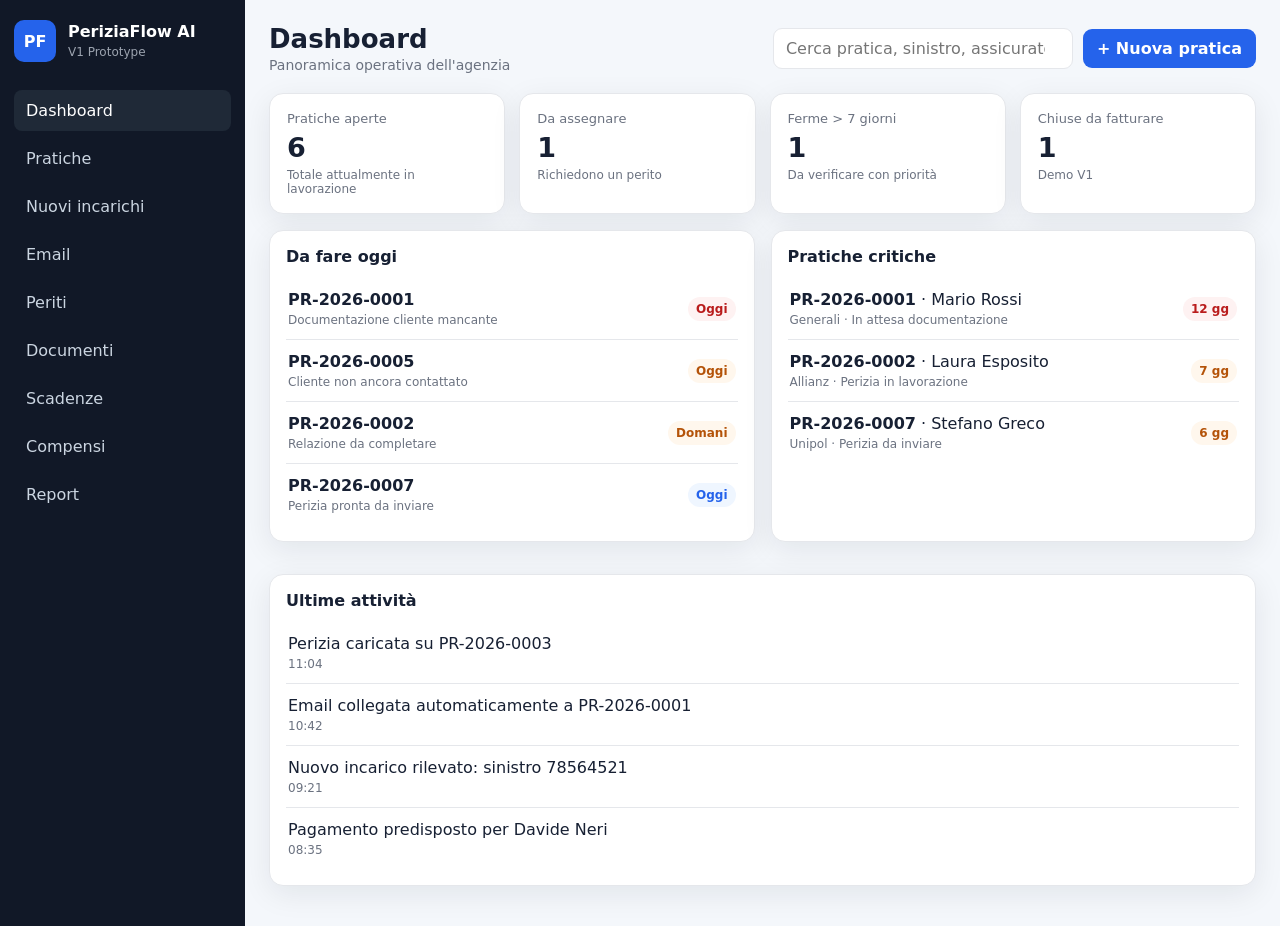
==== demo/index.html @ a90a6a13 "Upload sito PeriziaFlow AI" ====
<!DOCTYPE html>
<html lang="it">
<head>
  <meta charset="UTF-8" />
  <meta name="viewport" content="width=device-width, initial-scale=1.0" />
  <title>PeriziaFlow AI - V1</title>
  <link rel="stylesheet" href="styles.css" />
</head>
<body>
  <div class="app">
    <aside class="sidebar">
      <div class="brand">
        <div class="brand-mark">PF</div>
        <div>
          <h1>PeriziaFlow AI</h1>
          <span>V1 Prototype</span>
        </div>
      </div>

      <nav id="nav">
        <button class="nav-item active" data-view="dashboard">Dashboard</button>
        <button class="nav-item" data-view="pratiche">Pratiche</button>
        <button class="nav-item" data-view="incarichi">Nuovi incarichi</button>
        <button class="nav-item" data-view="email">Email</button>
        <button class="nav-item" data-view="periti">Periti</button>
        <button class="nav-item" data-view="documenti">Documenti</button>
        <button class="nav-item" data-view="scadenze">Scadenze</button>
        <button class="nav-item" data-view="compensi">Compensi</button>
        <button class="nav-item" data-view="report">Report</button>
      </nav>
    </aside>

    <main class="main">
      <header class="topbar">
        <div>
          <h2 id="pageTitle">Dashboard</h2>
          <p id="pageSubtitle">Panoramica operativa dell'agenzia</p>
        </div>
        <div class="top-actions">
          <input id="globalSearch" type="search" placeholder="Cerca pratica, sinistro, assicurato..." />
          <button class="primary" id="newCaseBtn">+ Nuova pratica</button>
        </div>
      </header>

      <section id="dashboard" class="view active">
        <div class="cards" id="kpiCards"></div>

        <div class="grid two">
          <div class="panel">
            <div class="panel-head">
              <h3>Da fare oggi</h3>
            </div>
            <div id="todoList"></div>
          </div>

          <div class="panel">
            <div class="panel-head">
              <h3>Pratiche critiche</h3>
            </div>
            <div id="criticalCases"></div>
          </div>
        </div>

        <div class="panel">
          <div class="panel-head">
            <h3>Ultime attività</h3>
          </div>
          <div id="activityFeed"></div>
        </div>
      </section>

      <section id="pratiche" class="view">
        <div class="panel">
          <div class="toolbar">
            <select id="filterCompany">
              <option value="">Tutte le compagnie</option>
            </select>
            <select id="filterStatus">
              <option value="">Tutti gli stati</option>
            </select>
            <select id="filterExpert">
              <option value="">Tutti i periti</option>
            </select>
            <button id="resetFilters">Azzera filtri</button>
          </div>

          <div class="table-wrap">
            <table>
              <thead>
                <tr>
                  <th>Pratica</th>
                  <th>Sinistro</th>
                  <th>Compagnia</th>
                  <th>Assicurato</th>
                  <th>Tipo</th>
                  <th>Perito</th>
                  <th>Stato</th>
                  <th>Giorni</th>
                  <th></th>
                </tr>
              </thead>
              <tbody id="casesTable"></tbody>
            </table>
          </div>
        </div>
      </section>

      <section id="incarichi" class="view">
        <div class="panel">
          <div class="panel-head">
            <h3>Inbox incarichi</h3>
            <span class="badge">AI extraction demo</span>
          </div>
          <div id="assignmentsList"></div>
        </div>
      </section>

      <section id="email" class="view">
        <div class="panel">
          <div class="panel-head">
            <h3>Email classificate</h3>
          </div>
          <div id="emailList"></div>
        </div>
      </section>

      <section id="periti" class="view">
        <div class="panel">
          <div class="panel-head">
            <h3>Anagrafica periti</h3>
          </div>
          <div class="table-wrap">
            <table>
              <thead>
                <tr>
                  <th>Perito</th>
                  <th>Zona</th>
                  <th>Specializzazione</th>
                  <th>Pratiche aperte</th>
                  <th>Tempo medio</th>
                  <th>Disponibilità</th>
                </tr>
              </thead>
              <tbody id="expertsTable"></tbody>
            </table>
          </div>
        </div>
      </section>

      <section id="documenti" class="view">
        <div class="panel">
          <div class="panel-head">
            <h3>Documenti recenti</h3>
          </div>
          <div id="documentsList"></div>
        </div>
      </section>

      <section id="scadenze" class="view">
        <div class="panel">
          <div class="panel-head">
            <h3>Scadenze e solleciti</h3>
          </div>
          <div id="deadlinesList"></div>
        </div>
      </section>

      <section id="compensi" class="view">
        <div class="cards" id="financeCards"></div>
        <div class="panel">
          <div class="panel-head">
            <h3>Compensi fiduciari</h3>
          </div>
          <div class="table-wrap">
            <table>
              <thead>
                <tr>
                  <th>Perito</th>
                  <th>Pratiche</th>
                  <th>Importo</th>
                  <th>Fattura</th>
                  <th>Scadenza</th>
                  <th>Stato</th>
                </tr>
              </thead>
              <tbody id="paymentsTable"></tbody>
            </table>
          </div>
        </div>
      </section>

      <section id="report" class="view">
        <div class="cards" id="reportCards"></div>
        <div class="grid two">
          <div class="panel">
            <div class="panel-head"><h3>Pratiche per compagnia</h3></div>
            <div id="companyBars"></div>
          </div>
          <div class="panel">
            <div class="panel-head"><h3>Pratiche per stato</h3></div>
            <div id="statusBars"></div>
          </div>
        </div>
      </section>
    </main>
  </div>

  <dialog id="caseDialog">
    <form method="dialog" class="modal">
      <div class="panel-head">
        <h3 id="caseModalTitle">Dettaglio pratica</h3>
        <button class="icon-btn">✕</button>
      </div>
      <div id="caseModalBody"></div>
    </form>
  </dialog>

  <dialog id="newCaseDialog">
    <form method="dialog" class="modal" id="newCaseForm">
      <div class="panel-head">
        <h3>Nuova pratica</h3>
        <button class="icon-btn">✕</button>
      </div>
      <div class="form-grid">
        <label>Numero sinistro<input name="claim" required></label>
        <label>Compagnia<input name="company" required></label>
        <label>Assicurato<input name="insured" required></label>
        <label>Tipologia<input name="type" required></label>
        <label>Perito<input name="expert"></label>
        <label>Stato
          <select name="status">
            <option>Da assegnare</option>
            <option>Assegnata</option>
            <option>Cliente da contattare</option>
            <option>In attesa documentazione</option>
          </select>
        </label>
      </div>
      <div class="modal-actions">
        <button value="cancel">Annulla</button>
        <button value="default" class="primary" id="saveNewCase">Salva pratica</button>
      </div>
    </form>
  </dialog>

  <script src="app.js"></script>
</body>
</html>
---- demo/styles.css ----
:root {
  --bg: #f4f7fb;
  --panel: #ffffff;
  --text: #172033;
  --muted: #6b7280;
  --border: #e5e7eb;
  --accent: #2563eb;
  --accent-soft: #eff6ff;
  --success: #15803d;
  --warn: #b45309;
  --danger: #b91c1c;
  --shadow: 0 8px 30px rgba(15, 23, 42, .08);
}

* { box-sizing: border-box; }
body {
  margin: 0;
  font-family: Inter, ui-sans-serif, system-ui, -apple-system, BlinkMacSystemFont, "Segoe UI", sans-serif;
  background: var(--bg);
  color: var(--text);
}
button, input, select { font: inherit; }
button { cursor: pointer; }

.app { display: grid; grid-template-columns: 245px 1fr; min-height: 100vh; }
.sidebar {
  background: #111827;
  color: white;
  padding: 20px 14px;
}
.brand { display: flex; gap: 12px; align-items: center; margin-bottom: 28px; }
.brand-mark {
  width: 42px; height: 42px; border-radius: 10px;
  display: grid; place-items: center;
  background: #2563eb; font-weight: 800;
}
.brand h1 { font-size: 16px; margin: 0; }
.brand span { color: #9ca3af; font-size: 12px; }

nav { display: grid; gap: 7px; }
.nav-item {
  border: 0;
  background: transparent;
  color: #cbd5e1;
  text-align: left;
  padding: 11px 12px;
  border-radius: 8px;
}
.nav-item:hover, .nav-item.active {
  background: #1f2937;
  color: white;
}

.main { padding: 24px; overflow-x: hidden; }
.topbar {
  display: flex; justify-content: space-between; align-items: center;
  gap: 20px; margin-bottom: 20px;
}
.topbar h2 { margin: 0 0 3px; font-size: 26px; }
.topbar p { margin: 0; color: var(--muted); font-size: 14px; }
.top-actions { display: flex; gap: 10px; align-items: center; }
.top-actions input {
  width: 300px; padding: 10px 12px; border: 1px solid var(--border);
  border-radius: 9px; background: white;
}
.primary {
  border: 0; background: var(--accent); color: white;
  padding: 10px 14px; border-radius: 9px; font-weight: 700;
}
.view { display: none; }
.view.active { display: block; }

.cards {
  display: grid;
  grid-template-columns: repeat(4, minmax(0, 1fr));
  gap: 14px;
  margin-bottom: 16px;
}
.card {
  background: var(--panel);
  border: 1px solid var(--border);
  border-radius: 14px;
  padding: 17px;
  box-shadow: var(--shadow);
}
.card .label { color: var(--muted); font-size: 13px; }
.card .value { font-size: 27px; font-weight: 800; margin-top: 6px; }
.card .sub { margin-top: 5px; color: var(--muted); font-size: 12px; }

.grid.two { display: grid; grid-template-columns: 1fr 1fr; gap: 16px; margin-bottom: 16px; }
.panel {
  background: var(--panel);
  border: 1px solid var(--border);
  border-radius: 14px;
  padding: 16px;
  box-shadow: var(--shadow);
  margin-bottom: 16px;
}
.panel-head { display: flex; justify-content: space-between; align-items: center; margin-bottom: 12px; }
.panel h3 { margin: 0; font-size: 16px; }
.badge {
  background: var(--accent-soft); color: var(--accent);
  padding: 4px 8px; border-radius: 999px; font-size: 12px; font-weight: 700;
}

.list-row {
  display: grid;
  grid-template-columns: 1fr auto;
  gap: 12px;
  align-items: center;
  padding: 12px 2px;
  border-bottom: 1px solid var(--border);
}
.list-row:last-child { border-bottom: 0; }
.meta { color: var(--muted); font-size: 12px; margin-top: 4px; }
.status {
  padding: 5px 8px; border-radius: 999px; font-size: 12px; font-weight: 700;
  display: inline-block; white-space: nowrap;
}
.status.green { color: var(--success); background: #ecfdf5; }
.status.orange { color: var(--warn); background: #fff7ed; }
.status.red { color: var(--danger); background: #fef2f2; }
.status.blue { color: var(--accent); background: #eff6ff; }
.status.gray { color: #4b5563; background: #f3f4f6; }

.toolbar { display: flex; gap: 10px; margin-bottom: 12px; flex-wrap: wrap; }
.toolbar select, .toolbar button {
  border: 1px solid var(--border); background: white;
  padding: 9px 10px; border-radius: 8px;
}
.table-wrap { overflow: auto; }
table { width: 100%; border-collapse: collapse; font-size: 13px; }
th, td { padding: 11px 9px; border-bottom: 1px solid var(--border); text-align: left; }
th { color: var(--muted); font-weight: 700; background: #fafafa; position: sticky; top: 0; }
tr:hover td { background: #fcfcfd; }
.link-btn {
  border: 0; background: transparent; color: var(--accent); font-weight: 700; padding: 0;
}
.icon-btn { border: 0; background: transparent; font-size: 18px; }

.assignment {
  border: 1px solid var(--border); border-radius: 12px;
  padding: 14px; margin-bottom: 12px;
}
.assignment-grid {
  display: grid; grid-template-columns: repeat(4, 1fr);
  gap: 12px; margin: 12px 0;
}
.assignment-grid div span { display: block; color: var(--muted); font-size: 11px; margin-bottom: 3px; }
.assignment-actions { display: flex; gap: 8px; }
.secondary {
  border: 1px solid var(--border); background: white;
  padding: 9px 12px; border-radius: 8px;
}

.progress {
  height: 10px; background: #eef2f7; border-radius: 999px; overflow: hidden; margin-top: 5px;
}
.progress > div { height: 100%; background: var(--accent); border-radius: inherit; }
.bar-row { margin-bottom: 14px; }
.bar-row .line { display: flex; justify-content: space-between; font-size: 13px; }

dialog {
  border: 0; border-radius: 16px; width: min(760px, 92vw);
  box-shadow: 0 20px 60px rgba(0,0,0,.25);
}
dialog::backdrop { background: rgba(15, 23, 42, .55); }
.modal { padding: 4px; }
.detail-grid, .form-grid {
  display: grid; grid-template-columns: 1fr 1fr; gap: 12px;
}
.detail-box {
  border: 1px solid var(--border); border-radius: 10px; padding: 11px;
}
.detail-box span { display: block; color: var(--muted); font-size: 11px; margin-bottom: 4px; }
.form-grid label { color: var(--muted); font-size: 12px; }
.form-grid input, .form-grid select {
  display: block; width: 100%; margin-top: 5px;
  border: 1px solid var(--border); border-radius: 8px; padding: 9px;
}
.modal-actions { display: flex; justify-content: flex-end; gap: 10px; margin-top: 18px; }
.modal-actions button { padding: 9px 12px; border-radius: 8px; border: 1px solid var(--border); }

@media (max-width: 1000px) {
  .app { grid-template-columns: 84px 1fr; }
  .brand h1, .brand span, .nav-item { font-size: 0; }
  .nav-item::first-letter { font-size: 14px; }
  .cards { grid-template-columns: 1fr 1fr; }
  .grid.two { grid-template-columns: 1fr; }
  .topbar { align-items: flex-start; flex-direction: column; }
  .top-actions { width: 100%; }
  .top-actions input { flex: 1; width: auto; }
}
@media (max-width: 680px) {
  .app { display: block; }
  .sidebar { position: static; }
  .brand { margin-bottom: 12px; }
  nav { grid-template-columns: repeat(3, 1fr); }
  .nav-item { font-size: 12px; text-align: center; }
  .brand h1 { font-size: 16px; }
  .brand span { font-size: 12px; }
  .main { padding: 14px; }
  .cards { grid-template-columns: 1fr; }
  .top-actions { flex-direction: column; align-items: stretch; }
  .assignment-grid, .detail-grid, .form-grid { grid-template-columns: 1fr; }
}


.case-tabs {
  display: grid;
  grid-template-columns: 1fr;
  gap: 14px;
  margin-top: 16px;
}
.section-card {
  border: 1px solid var(--border);
  border-radius: 12px;
  padding: 14px;
  background: #fafcff;
}
.section-head {
  display: flex;
  justify-content: space-between;
  gap: 12px;
  align-items: center;
  margin-bottom: 10px;
}
.section-head h4 {
  margin: 0 0 3px;
  font-size: 15px;
}
.docs-list {
  border-top: 1px solid var(--border);
}
.doc-item {
  display: grid;
  grid-template-columns: 1fr auto;
  gap: 10px;
  align-items: center;
  padding: 10px 0;
  border-bottom: 1px solid var(--border);
}
.upload-row {
  display: flex;
  gap: 10px;
  align-items: center;
  margin-top: 12px;
  flex-wrap: wrap;
}
.upload-row input[type="file"] {
  flex: 1;
  min-width: 220px;
  border: 1px dashed var(--border);
  padding: 9px;
  border-radius: 8px;
  background: white;
}
.empty-state {
  color: var(--muted);
  font-size: 13px;
  padding: 12px 0;
}

.back-strip {
  display: flex;
  justify-content: flex-start;
  margin-bottom: 14px;
}
.row-actions {
  display: flex;
  align-items: center;
  gap: 10px;
}

.quick-actions{display:flex;flex-wrap:wrap;gap:8px;margin-bottom:16px;padding-bottom:14px;border-bottom:1px solid var(--border)}
.action-btn{border:1px solid var(--border);background:white;color:var(--text);padding:9px 11px;border-radius:9px;font-weight:700}
.action-btn:hover{background:var(--accent-soft);border-color:#bfdbfe;color:var(--accent)}
.notes-list{border-top:1px solid var(--border)}
.note-item{padding:10px 0;border-bottom:1px solid var(--border);line-height:1.45}
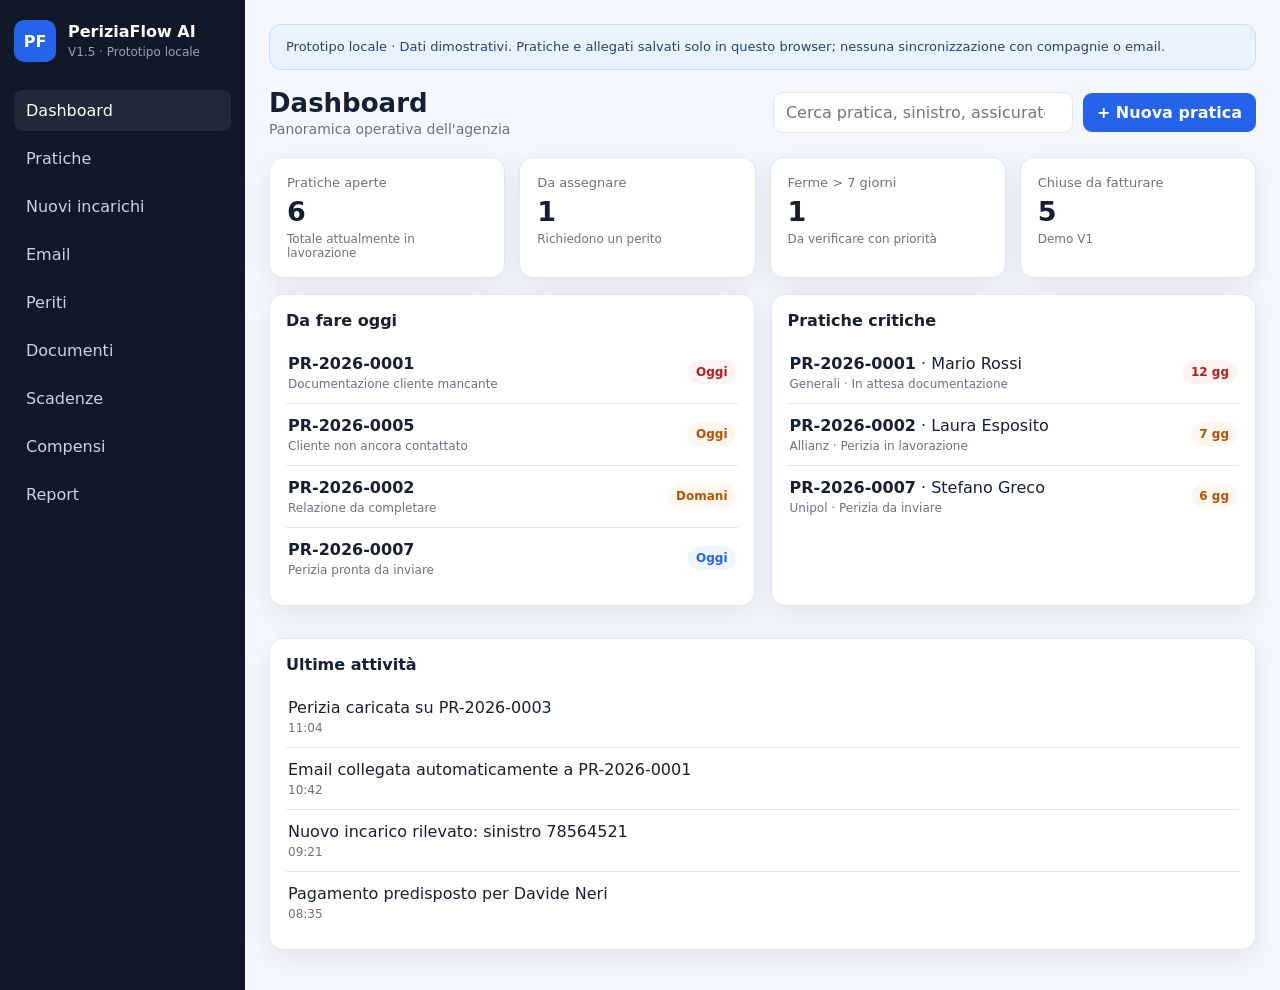
==== commit 6d1345bb: "Aggiornamento demo V1.5: fascicoli e liquidazioni" ====
--- a/demo/index.html
+++ b/demo/index.html
@@ -3,7 +3,7 @@
 <head>
   <meta charset="UTF-8" />
   <meta name="viewport" content="width=device-width, initial-scale=1.0" />
-  <title>PeriziaFlow AI - V1</title>
+  <title>PeriziaFlow AI - V1.5</title>
   <link rel="stylesheet" href="styles.css" />
 </head>
 <body>
@@ -13,7 +13,7 @@
         <div class="brand-mark">PF</div>
         <div>
           <h1>PeriziaFlow AI</h1>
-          <span>V1 Prototype</span>
+          <span>V1.5 · Prototipo locale</span>
         </div>
       </div>
 
@@ -150,7 +150,7 @@
       <section id="documenti" class="view">
         <div class="panel">
           <div class="panel-head">
-            <h3>Documenti recenti</h3>
+            <h3>Fascicoli per sinistro</h3>
           </div>
           <div id="documentsList"></div>
         </div>
@@ -244,5 +244,6 @@
   </dialog>
 
   <script src="app.js"></script>
+  <script src="v5.js"></script>
 </body>
 </html>
--- a/demo/styles.css
+++ b/demo/styles.css
@@ -278,3 +278,5 @@
 .action-btn:hover{background:var(--accent-soft);border-color:#bfdbfe;color:var(--accent)}
 .notes-list{border-top:1px solid var(--border)}
 .note-item{padding:10px 0;border-bottom:1px solid var(--border);line-height:1.45}
+.prototype-notice{background:#eaf2ff;color:#25446d;border:1px solid #c9dcf4;padding:12px 16px;border-radius:12px;margin-bottom:18px;font-size:13px;line-height:1.5}
+.folder-grid{display:grid;grid-template-columns:repeat(auto-fit,minmax(220px,1fr));gap:12px;margin:18px 0}.folder-card{display:flex;flex-direction:column;gap:9px;text-align:left;padding:18px;background:#f8faff;border:1px solid #dbe4ee;border-radius:12px;color:#172033;cursor:pointer}.folder-card:hover,.folder-card.selected{border-color:#2563eb;background:#eff6ff}.folder-card span,.folder-card small{color:#536277}.toolbar label,.upload-row label{display:flex;flex-direction:column;gap:6px;font-size:13px}.report-filters{flex-wrap:wrap}.upload-row{flex-wrap:wrap;align-items:end}.error{color:#b91c1c}.back-strip{display:flex;gap:10px;margin:12px 0}#editDialog{width:min(920px,94vw);max-height:90vh;overflow:auto}#reportNotice{font-size:13px;color:#536277}.modal input,.modal select{width:100%;box-sizing:border-box}button:disabled{opacity:.5;cursor:wait}
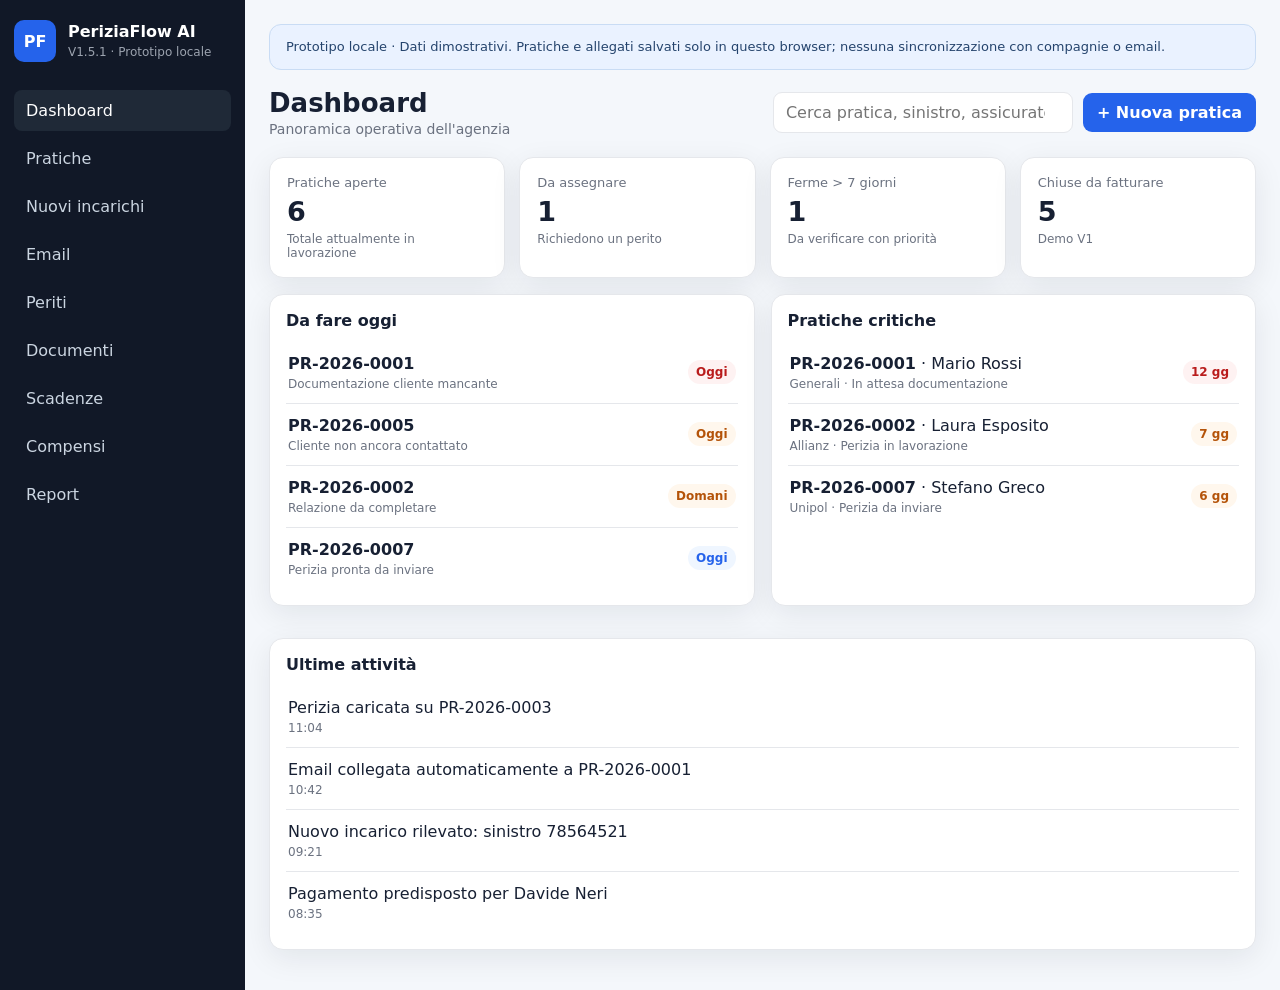
==== commit 5364573c: "aggiornamento v6" ====
--- a/demo/index.html
+++ b/demo/index.html
@@ -3,8 +3,8 @@
 <head>
   <meta charset="UTF-8" />
   <meta name="viewport" content="width=device-width, initial-scale=1.0" />
-  <title>PeriziaFlow AI - V1.5</title>
-  <link rel="stylesheet" href="styles.css" />
+  <title>PeriziaFlow AI - V1.5.1</title>
+  <link rel="stylesheet" href="styles.css?v=6" />
 </head>
 <body>
   <div class="app">
@@ -13,7 +13,7 @@
         <div class="brand-mark">PF</div>
         <div>
           <h1>PeriziaFlow AI</h1>
-          <span>V1.5 · Prototipo locale</span>
+          <span>V1.5.1 · Prototipo locale</span>
         </div>
       </div>
 
@@ -243,7 +243,7 @@
     </form>
   </dialog>
 
-  <script src="app.js"></script>
-  <script src="v5.js"></script>
+  <script src="app.js?v=6"></script>
+  <script src="v5.js?v=6"></script>
 </body>
 </html>
--- a/demo/styles.css
+++ b/demo/styles.css
@@ -280,3 +280,5 @@
 .note-item{padding:10px 0;border-bottom:1px solid var(--border);line-height:1.45}
 .prototype-notice{background:#eaf2ff;color:#25446d;border:1px solid #c9dcf4;padding:12px 16px;border-radius:12px;margin-bottom:18px;font-size:13px;line-height:1.5}
 .folder-grid{display:grid;grid-template-columns:repeat(auto-fit,minmax(220px,1fr));gap:12px;margin:18px 0}.folder-card{display:flex;flex-direction:column;gap:9px;text-align:left;padding:18px;background:#f8faff;border:1px solid #dbe4ee;border-radius:12px;color:#172033;cursor:pointer}.folder-card:hover,.folder-card.selected{border-color:#2563eb;background:#eff6ff}.folder-card span,.folder-card small{color:#536277}.toolbar label,.upload-row label{display:flex;flex-direction:column;gap:6px;font-size:13px}.report-filters{flex-wrap:wrap}.upload-row{flex-wrap:wrap;align-items:end}.error{color:#b91c1c}.back-strip{display:flex;gap:10px;margin:12px 0}#editDialog{width:min(920px,94vw);max-height:90vh;overflow:auto}#reportNotice{font-size:13px;color:#536277}.modal input,.modal select{width:100%;box-sizing:border-box}button:disabled{opacity:.5;cursor:wait}
+
+.danger-btn{background:#fff1f2;color:#b42335;border:1px solid #fecdd3;border-radius:8px;padding:8px 12px;cursor:pointer;font-weight:600}.danger-btn:hover{background:#ffe4e6}.doc-item .danger-btn{margin-left:8px}
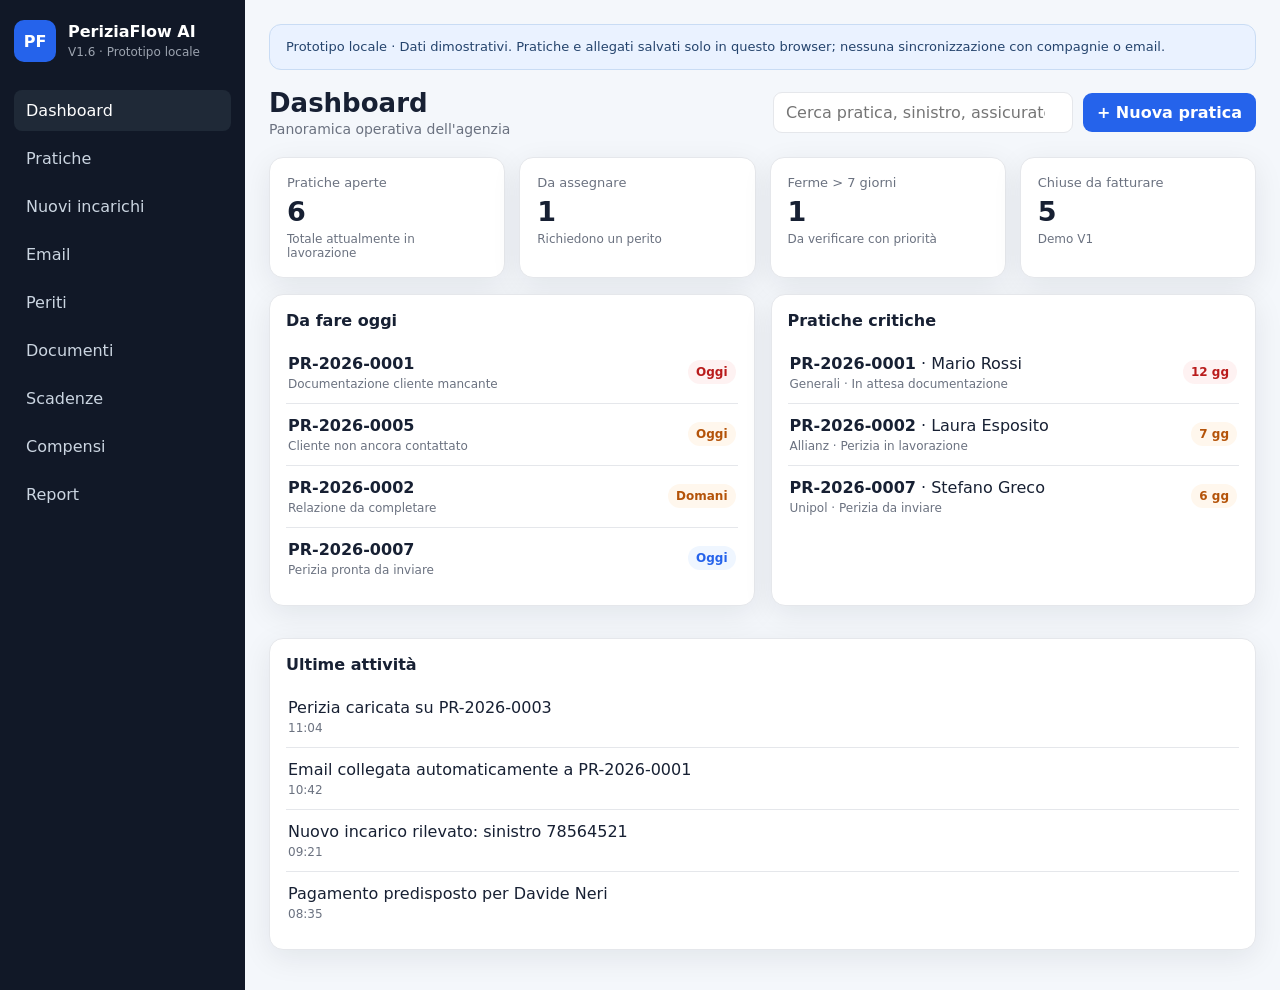
==== commit d7292228: "aggiornamento 1" ====
--- a/demo/index.html
+++ b/demo/index.html
@@ -3,8 +3,8 @@
 <head>
   <meta charset="UTF-8" />
   <meta name="viewport" content="width=device-width, initial-scale=1.0" />
-  <title>PeriziaFlow AI - V1.5.1</title>
-  <link rel="stylesheet" href="styles.css?v=6" />
+  <title>PeriziaFlow AI - V1.6</title>
+  <link rel="stylesheet" href="styles.css?v=7" />
 </head>
 <body>
   <div class="app">
@@ -13,7 +13,7 @@
         <div class="brand-mark">PF</div>
         <div>
           <h1>PeriziaFlow AI</h1>
-          <span>V1.5.1 · Prototipo locale</span>
+          <span>V1.6 · Prototipo locale</span>
         </div>
       </div>
 
@@ -243,7 +243,8 @@
     </form>
   </dialog>
 
-  <script src="app.js?v=6"></script>
-  <script src="v5.js?v=6"></script>
+  <script src="app.js?v=7"></script>
+  <script src="v5.js?v=7"></script>
+  <script src="import-excel.js?v=7"></script>
 </body>
 </html>
--- a/demo/styles.css
+++ b/demo/styles.css
@@ -282,3 +282,5 @@
 .folder-grid{display:grid;grid-template-columns:repeat(auto-fit,minmax(220px,1fr));gap:12px;margin:18px 0}.folder-card{display:flex;flex-direction:column;gap:9px;text-align:left;padding:18px;background:#f8faff;border:1px solid #dbe4ee;border-radius:12px;color:#172033;cursor:pointer}.folder-card:hover,.folder-card.selected{border-color:#2563eb;background:#eff6ff}.folder-card span,.folder-card small{color:#536277}.toolbar label,.upload-row label{display:flex;flex-direction:column;gap:6px;font-size:13px}.report-filters{flex-wrap:wrap}.upload-row{flex-wrap:wrap;align-items:end}.error{color:#b91c1c}.back-strip{display:flex;gap:10px;margin:12px 0}#editDialog{width:min(920px,94vw);max-height:90vh;overflow:auto}#reportNotice{font-size:13px;color:#536277}.modal input,.modal select{width:100%;box-sizing:border-box}button:disabled{opacity:.5;cursor:wait}
 
 .danger-btn{background:#fff1f2;color:#b42335;border:1px solid #fecdd3;border-radius:8px;padding:8px 12px;cursor:pointer;font-weight:600}.danger-btn:hover{background:#ffe4e6}.doc-item .danger-btn{margin-left:8px}
+
+#importDialog{width:min(1200px,96vw);max-height:92vh;overflow:auto}#importDialog .modal{max-width:none}#sheetLabel{display:block;margin:16px 0}#sheetLabel[hidden]{display:none}#importMessage{padding:12px;background:#eff6ff;border-radius:8px}#columnMapping{margin:18px 0}#importPreview{margin:20px 0}#importDialog .form-grid{grid-template-columns:repeat(auto-fit,minmax(220px,1fr))}
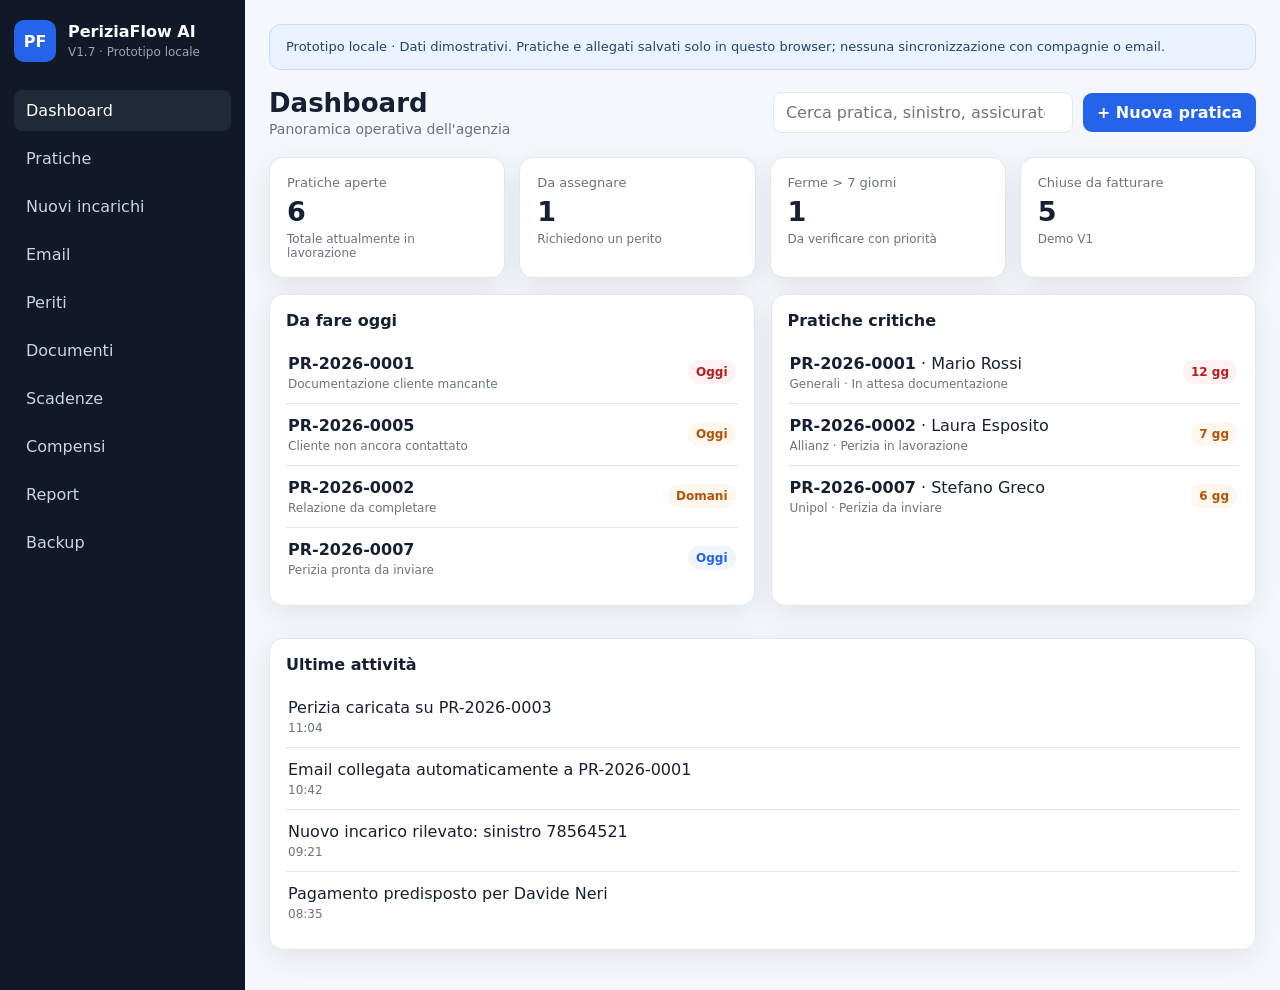
==== commit fd71caa9: "v1_7" ====
--- a/demo/index.html
+++ b/demo/index.html
@@ -3,8 +3,8 @@
 <head>
   <meta charset="UTF-8" />
   <meta name="viewport" content="width=device-width, initial-scale=1.0" />
-  <title>PeriziaFlow AI - V1.6</title>
-  <link rel="stylesheet" href="styles.css?v=7" />
+  <title>PeriziaFlow AI - V1.7</title>
+  <link rel="stylesheet" href="styles.css?v=8" />
 </head>
 <body>
   <div class="app">
@@ -13,7 +13,7 @@
         <div class="brand-mark">PF</div>
         <div>
           <h1>PeriziaFlow AI</h1>
-          <span>V1.6 · Prototipo locale</span>
+          <span>V1.7 · Prototipo locale</span>
         </div>
       </div>
 
@@ -243,8 +243,9 @@
     </form>
   </dialog>
 
-  <script src="app.js?v=7"></script>
-  <script src="v5.js?v=7"></script>
-  <script src="import-excel.js?v=7"></script>
+  <script src="app.js?v=8"></script>
+  <script src="v5.js?v=8"></script>
+  <script src="import-excel.js?v=8"></script>
+  <script src="backup.js?v=8"></script>
 </body>
 </html>
--- a/demo/styles.css
+++ b/demo/styles.css
@@ -284,3 +284,5 @@
 .danger-btn{background:#fff1f2;color:#b42335;border:1px solid #fecdd3;border-radius:8px;padding:8px 12px;cursor:pointer;font-weight:600}.danger-btn:hover{background:#ffe4e6}.doc-item .danger-btn{margin-left:8px}
 
 #importDialog{width:min(1200px,96vw);max-height:92vh;overflow:auto}#importDialog .modal{max-width:none}#sheetLabel{display:block;margin:16px 0}#sheetLabel[hidden]{display:none}#importMessage{padding:12px;background:#eff6ff;border-radius:8px}#columnMapping{margin:18px 0}#importPreview{margin:20px 0}#importDialog .form-grid{grid-template-columns:repeat(auto-fit,minmax(220px,1fr))}
+
+.backup-actions{display:flex;gap:24px;align-items:center;flex-wrap:wrap;margin:22px 0}.backup-label{display:flex;flex-direction:column;gap:8px}#backupMessage{padding:14px;background:#eff6ff;border-radius:10px}#backupPreview{margin:18px 0}
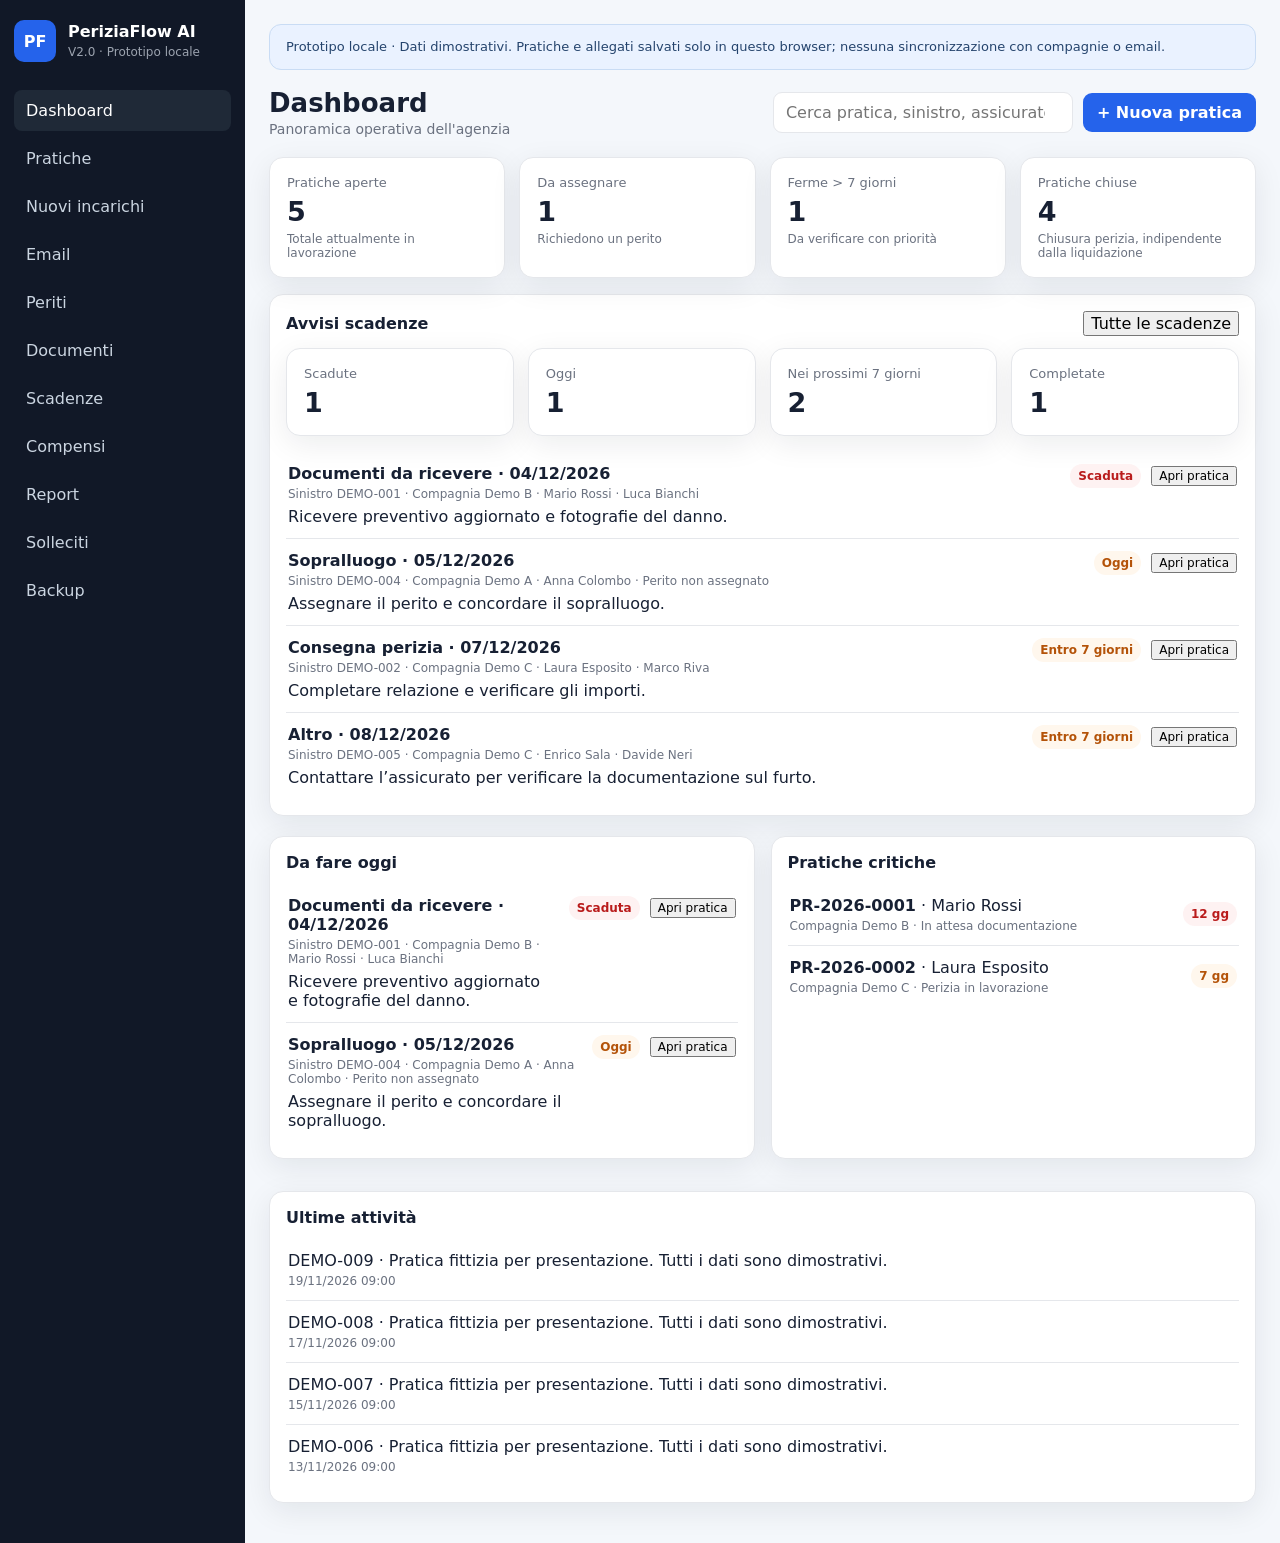
==== commit 9172f273: "pulizia demo" ====
--- a/demo/index.html
+++ b/demo/index.html
@@ -3,8 +3,8 @@
 <head>
   <meta charset="UTF-8" />
   <meta name="viewport" content="width=device-width, initial-scale=1.0" />
-  <title>PeriziaFlow AI - V1.7</title>
-  <link rel="stylesheet" href="styles.css?v=8" />
+  <title>PeriziaFlow AI - V2.0</title>
+  <link rel="stylesheet" href="styles.css?v=13" />
 </head>
 <body>
   <div class="app">
@@ -13,7 +13,7 @@
         <div class="brand-mark">PF</div>
         <div>
           <h1>PeriziaFlow AI</h1>
-          <span>V1.7 · Prototipo locale</span>
+          <span>V2.0 · Prototipo locale</span>
         </div>
       </div>
 
@@ -243,9 +243,13 @@
     </form>
   </dialog>
 
-  <script src="app.js?v=8"></script>
-  <script src="v5.js?v=8"></script>
-  <script src="import-excel.js?v=8"></script>
-  <script src="backup.js?v=8"></script>
+  <script src="demo-data.js?v=13"></script>
+  <script src="app.js?v=13"></script>
+  <script src="v5.js?v=13"></script>
+  <script src="import-excel.js?v=13"></script>
+  <script src="scadenze.js?v=13"></script>
+  <script src="solleciti.js?v=13"></script>
+  <script src="backup.js?v=13"></script>
+  <script src="demo-reset.js?v=13"></script>
 </body>
 </html>
--- a/demo/styles.css
+++ b/demo/styles.css
@@ -286,3 +286,10 @@
 #importDialog{width:min(1200px,96vw);max-height:92vh;overflow:auto}#importDialog .modal{max-width:none}#sheetLabel{display:block;margin:16px 0}#sheetLabel[hidden]{display:none}#importMessage{padding:12px;background:#eff6ff;border-radius:8px}#columnMapping{margin:18px 0}#importPreview{margin:20px 0}#importDialog .form-grid{grid-template-columns:repeat(auto-fit,minmax(220px,1fr))}
 
 .backup-actions{display:flex;gap:24px;align-items:center;flex-wrap:wrap;margin:22px 0}.backup-label{display:flex;flex-direction:column;gap:8px}#backupMessage{padding:14px;background:#eff6ff;border-radius:10px}#backupPreview{margin:18px 0}
+
+/* Scadenze V1.8 */
+.deadline-row{align-items:flex-start;gap:16px;flex-wrap:wrap}.deadline-row>div:first-child{flex:1;min-width:200px}.deadline-row .row-actions{flex-wrap:wrap;justify-content:flex-end;max-width:450px}.deadline-description{white-space:pre-wrap;overflow-wrap:anywhere;margin-top:6px}.deadline-toolbar label{display:flex;flex-direction:column;gap:6px}#deadlineDialog{width:min(760px,94vw);max-height:90vh}#deadlineDialog textarea{width:100%;box-sizing:border-box;font:inherit;padding:10px;border:1px solid #d9e1ec;border-radius:8px}#deadlineDashboard{margin-bottom:20px}#deadlineDashboard .cards,#scadenze .cards{margin-top:12px}#caseDeadlinePanel .deadline-row{border-bottom:1px solid #e5e7eb}.deadline-row .row-actions button{font-size:12px}
+@media(max-width:640px){.deadline-row .row-actions{justify-content:flex-start;max-width:100%}.deadline-toolbar label{width:100%}.deadline-toolbar input,.deadline-toolbar select{width:100%}}
+
+/* Solleciti V1.9 */
+#reminderDialog{width:min(900px,94vw);max-height:92vh}.reminder-field{display:flex;flex-direction:column;gap:6px;margin-top:14px}#reminderDialog input,#reminderDialog textarea{box-sizing:border-box;width:100%;font:inherit;padding:10px;border:1px solid #d9e1ec;border-radius:8px}#reminderDialog .modal-actions{flex-wrap:wrap}#reminderDialog textarea{white-space:pre-wrap}#reminderMessage{min-height:24px;color:#174ea6}.reminder-row{gap:16px;flex-wrap:wrap}.reminder-row>div:first-child{flex:1;min-width:180px;overflow-wrap:anywhere}.reminder-row .row-actions{flex-wrap:wrap}#reminderSuggestions{max-height:450px;overflow:auto}#solleciti .toolbar label{display:flex;flex-direction:column;gap:6px}
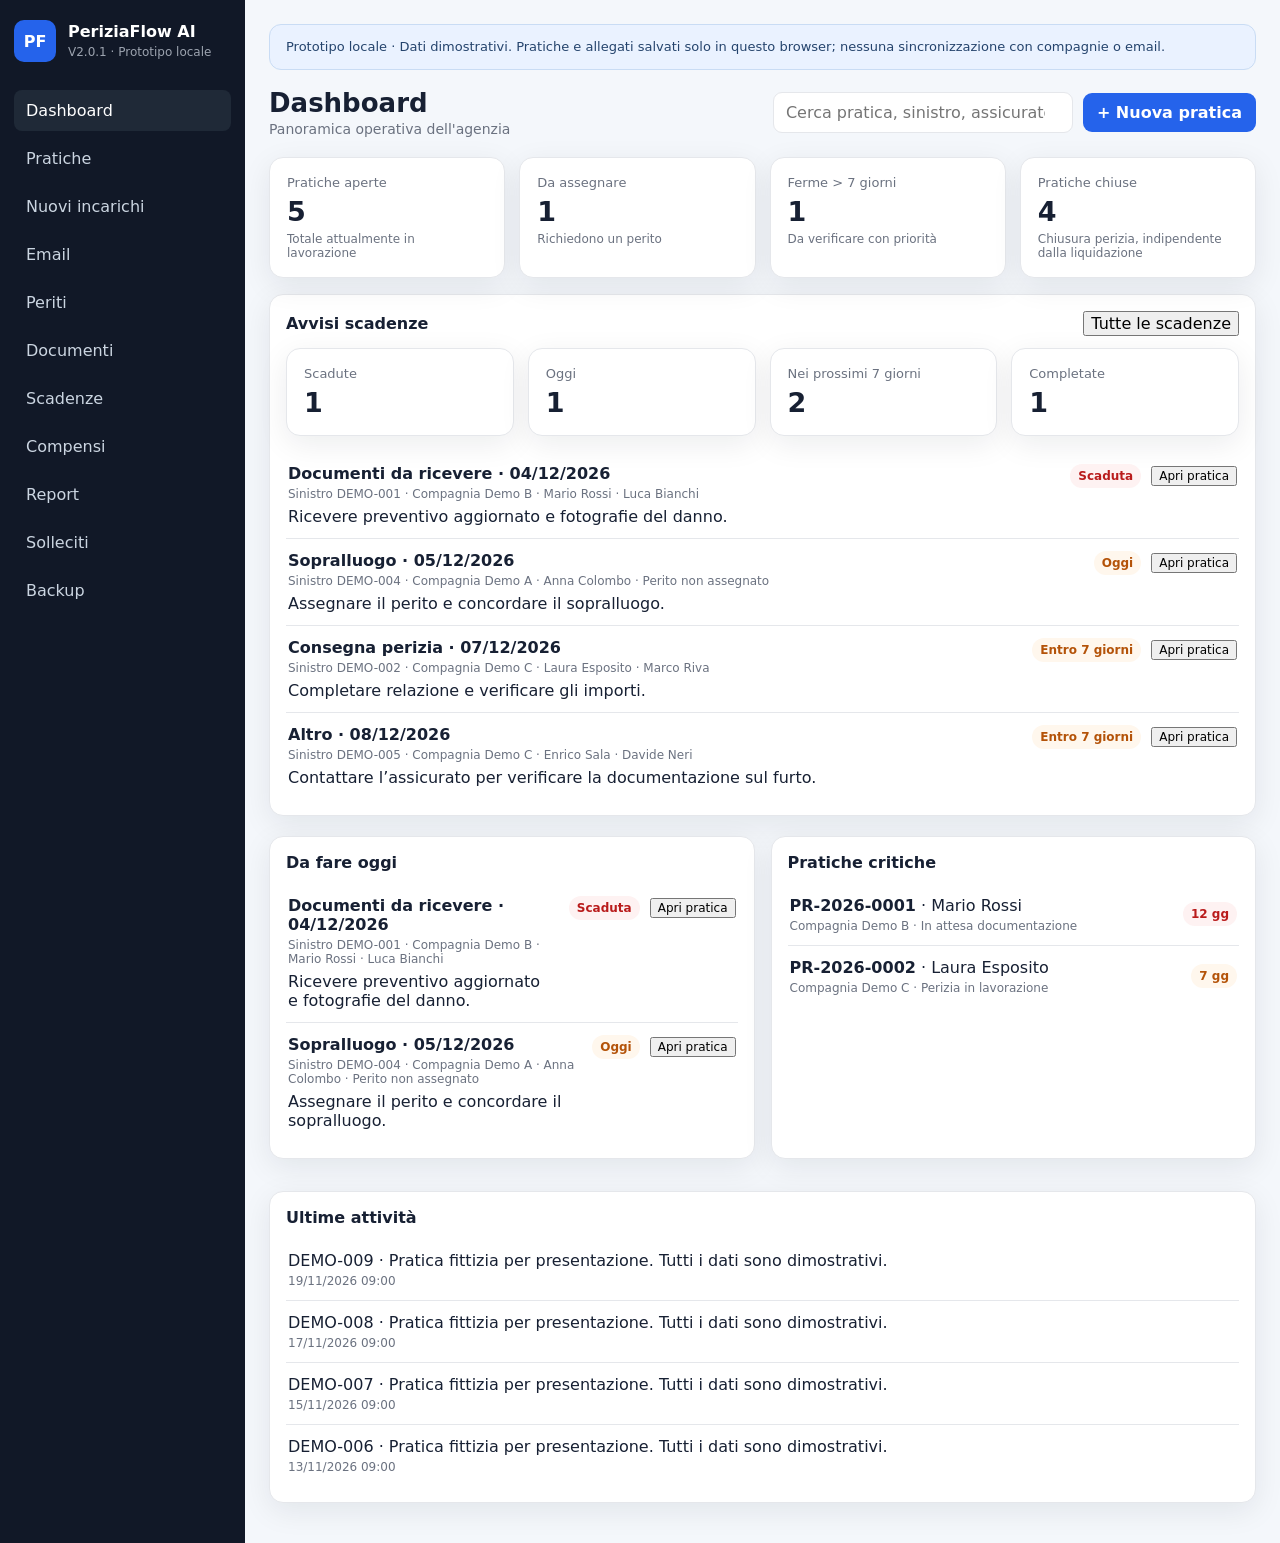
==== commit 29992958: "aggiornamento" ====
--- a/demo/index.html
+++ b/demo/index.html
@@ -3,7 +3,7 @@
 <head>
   <meta charset="UTF-8" />
   <meta name="viewport" content="width=device-width, initial-scale=1.0" />
-  <title>PeriziaFlow AI - V2.0</title>
+  <title>PeriziaFlow AI - V2.0.1</title>
   <link rel="stylesheet" href="styles.css?v=13" />
 </head>
 <body>
@@ -13,7 +13,7 @@
         <div class="brand-mark">PF</div>
         <div>
           <h1>PeriziaFlow AI</h1>
-          <span>V2.0 · Prototipo locale</span>
+          <span>V2.0.1 · Prototipo locale</span>
         </div>
       </div>
 
@@ -245,7 +245,7 @@
 
   <script src="demo-data.js?v=13"></script>
   <script src="app.js?v=13"></script>
-  <script src="v5.js?v=13"></script>
+  <script src="v5.js?v=14"></script>
   <script src="import-excel.js?v=13"></script>
   <script src="scadenze.js?v=13"></script>
   <script src="solleciti.js?v=13"></script>
